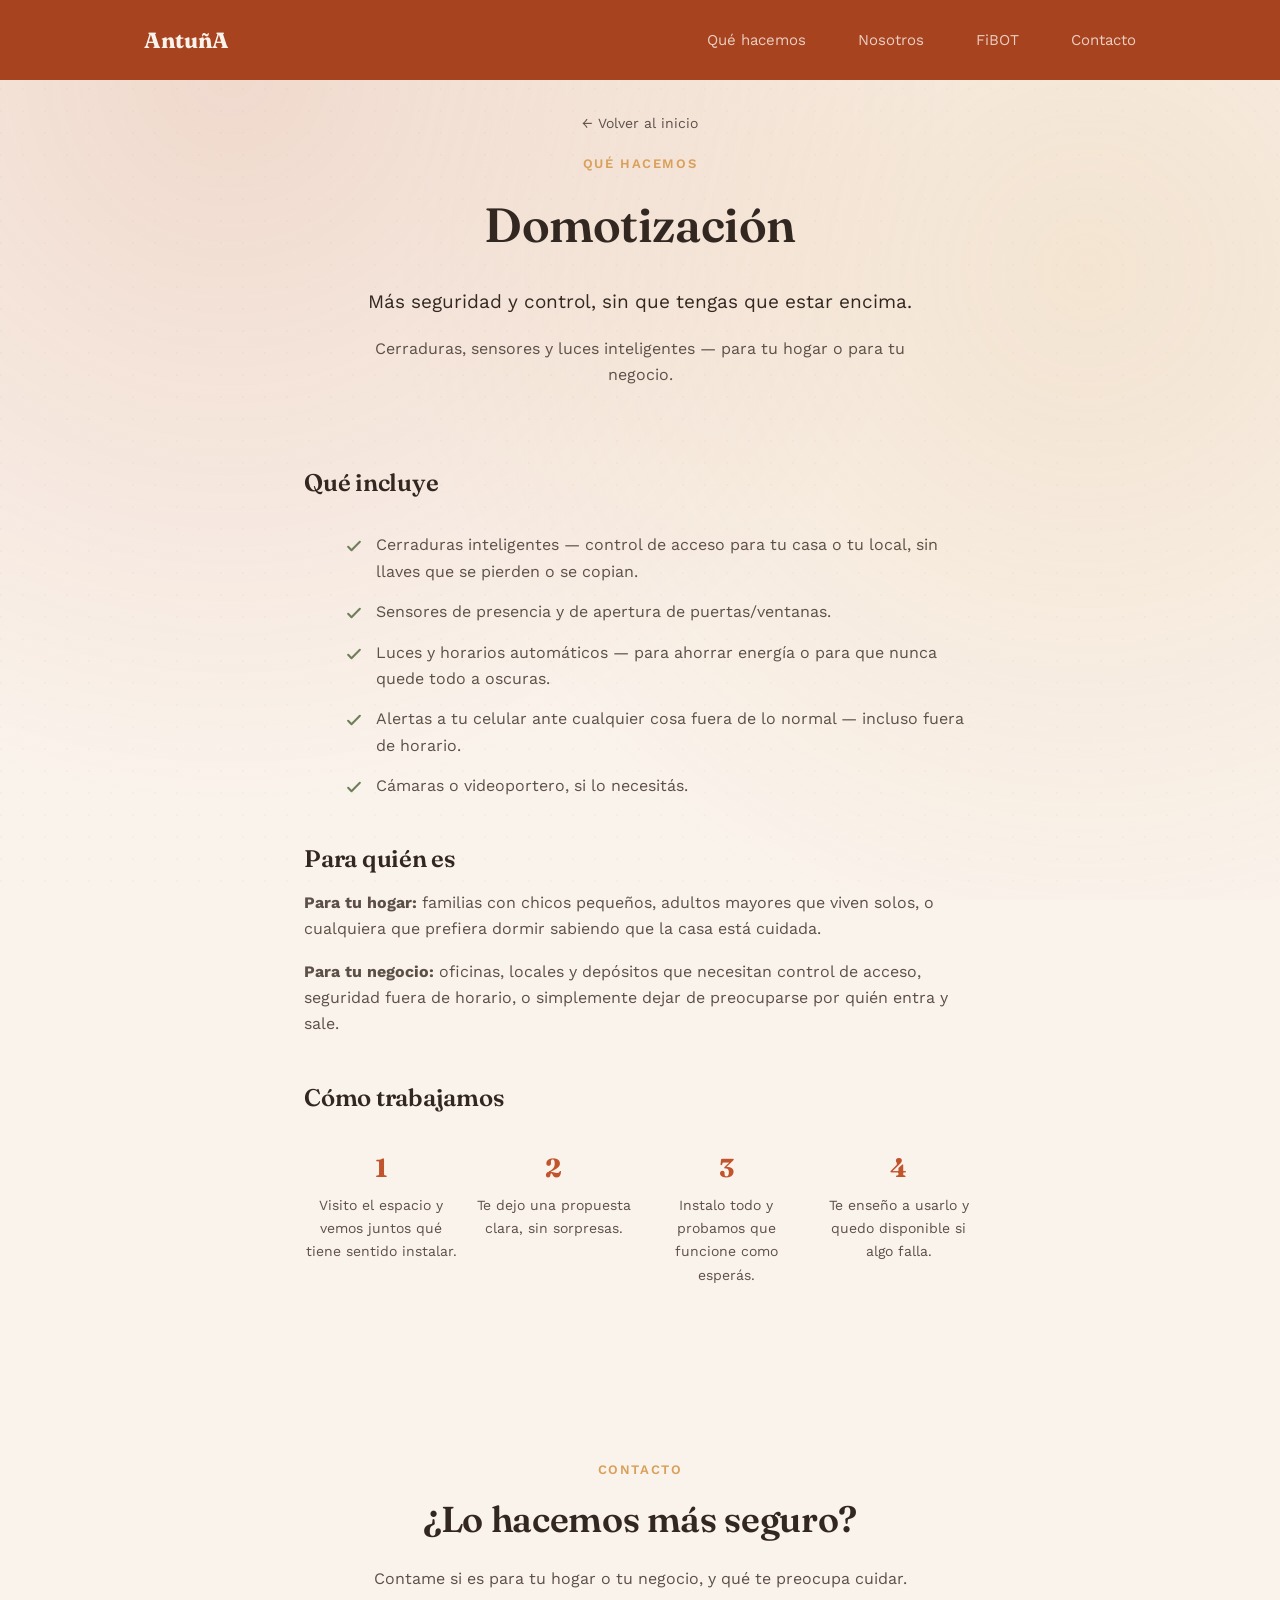
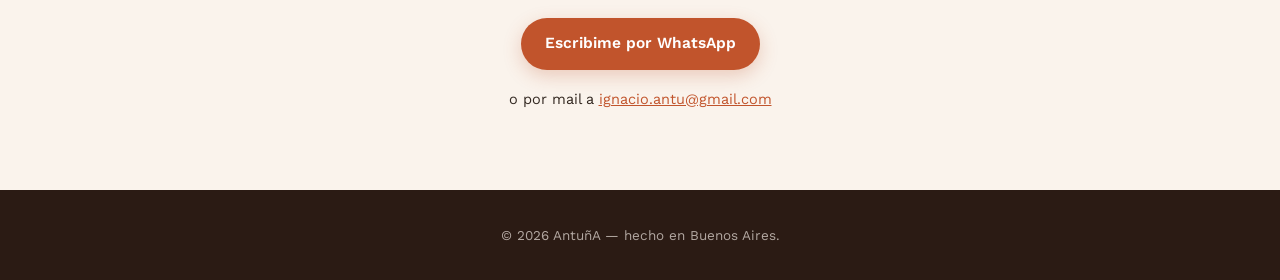
==== domotizacion/index.html @ 348b5013 "Paleta otono mas rica + hojas reales cayendo en las 4 paginas" ====
<!DOCTYPE html>
<html lang="es">
<head>
<meta charset="utf-8">
<meta name="viewport" content="width=device-width, initial-scale=1.0">
<title>Domotización — AntuñA</title>
<meta name="description" content="Cerraduras, sensores y automatización para tu hogar o tu negocio — más seguridad y control, sin que tengas que estar encima.">
<link rel="preconnect" href="https://fonts.googleapis.com">
<link rel="preconnect" href="https://fonts.gstatic.com" crossorigin>
<link href="https://fonts.googleapis.com/css2?family=Fraunces:opsz,wght@9..144,400;9..144,500;9..144,600;9..144,700&family=Work+Sans:wght@400;500;600;700&display=swap" rel="stylesheet">
<link rel="stylesheet" href="../assets/css/antuna.css">
</head>
<body>
<div class="bg-wash"></div>
<!-- hojas que caen -->
  <div class="leaf-fall" style="--x:6%; --w:46px; --dur:17s; --delay:-2s; --dx:40px; --r:-10deg;"><img src="../assets/img/leaves/leaf1.png" alt="" loading="lazy"></div>
  <div class="leaf-fall" style="--x:18%; --w:38px; --dur:21s; --delay:-9s; --dx:-30px; --r:15deg;"><img src="../assets/img/leaves/leaf4.png" alt="" loading="lazy"></div>
  <div class="leaf-fall" style="--x:30%; --w:44px; --dur:15s; --delay:-4s; --dx:50px; --r:-20deg;"><img src="../assets/img/leaves/leaf6.png" alt="" loading="lazy"></div>
  <div class="leaf-fall" style="--x:45%; --w:34px; --dur:19s; --delay:-13s; --dx:-40px; --r:25deg;"><img src="../assets/img/leaves/leaf5.png" alt="" loading="lazy"></div>
  <div class="leaf-fall" style="--x:58%; --w:42px; --dur:16s; --delay:-1s; --dx:35px; --r:18deg;"><img src="../assets/img/leaves/leaf2.png" alt="" loading="lazy"></div>
  <div class="leaf-fall" style="--x:70%; --w:36px; --dur:22s; --delay:-7s; --dx:-45px; --r:-12deg;"><img src="../assets/img/leaves/leaf3.png" alt="" loading="lazy"></div>
  <div class="leaf-fall" style="--x:83%; --w:40px; --dur:18s; --delay:-11s; --dx:30px; --r:22deg;"><img src="../assets/img/leaves/leaf4.png" alt="" loading="lazy"></div>
  <div class="leaf-fall" style="--x:93%; --w:32px; --dur:20s; --delay:-5s; --dx:-25px; --r:-18deg;"><img src="../assets/img/leaves/leaf6.png" alt="" loading="lazy"></div>


<header>
  <div class="wrap row">
    <a class="brand" href="../">AntuñA</a>
    <nav>
      <a href="../#servicios">Qué hacemos</a>
      <a href="../#nosotros">Nosotros</a>
      <a href="../fibot/">FiBOT</a>
      <a href="../#contacto">Contacto</a>
    </nav>
  </div>
</header>

<main>
  <section class="wrap service-hero">
    <a class="back-link" href="../">← Volver al inicio</a>
    <span class="eyebrow">Qué hacemos</span>
    <h1>Domotización</h1>
    <p class="tagline" style="font-size:19px;">Más seguridad y control, sin que tengas que estar encima.</p>
    <p class="muted" style="max-width:580px;margin:0 auto;">Cerraduras, sensores y luces inteligentes — para tu hogar o para tu negocio.</p>
  </section>

  <section>
    <div class="wrap" style="max-width:720px;">
      <h2 style="font-size:24px;">Qué incluye</h2>
      <ul class="includes">
        <li><svg width="20" height="20" viewBox="0 0 24 24" fill="none"><path d="M5 13l4 4L19 7" stroke="#6E7F58" stroke-width="2.5" stroke-linecap="round" stroke-linejoin="round"/></svg> Cerraduras inteligentes — control de acceso para tu casa o tu local, sin llaves que se pierden o se copian.</li>
        <li><svg width="20" height="20" viewBox="0 0 24 24" fill="none"><path d="M5 13l4 4L19 7" stroke="#6E7F58" stroke-width="2.5" stroke-linecap="round" stroke-linejoin="round"/></svg> Sensores de presencia y de apertura de puertas/ventanas.</li>
        <li><svg width="20" height="20" viewBox="0 0 24 24" fill="none"><path d="M5 13l4 4L19 7" stroke="#6E7F58" stroke-width="2.5" stroke-linecap="round" stroke-linejoin="round"/></svg> Luces y horarios automáticos — para ahorrar energía o para que nunca quede todo a oscuras.</li>
        <li><svg width="20" height="20" viewBox="0 0 24 24" fill="none"><path d="M5 13l4 4L19 7" stroke="#6E7F58" stroke-width="2.5" stroke-linecap="round" stroke-linejoin="round"/></svg> Alertas a tu celular ante cualquier cosa fuera de lo normal — incluso fuera de horario.</li>
        <li><svg width="20" height="20" viewBox="0 0 24 24" fill="none"><path d="M5 13l4 4L19 7" stroke="#6E7F58" stroke-width="2.5" stroke-linecap="round" stroke-linejoin="round"/></svg> Cámaras o videoportero, si lo necesitás.</li>
      </ul>

      <h2 style="font-size:24px; margin-top:40px;">Para quién es</h2>
      <p class="muted"><strong>Para tu hogar:</strong> familias con chicos pequeños, adultos mayores que viven solos, o cualquiera que prefiera dormir sabiendo que la casa está cuidada.</p>
      <p class="muted"><strong>Para tu negocio:</strong> oficinas, locales y depósitos que necesitan control de acceso, seguridad fuera de horario, o simplemente dejar de preocuparse por quién entra y sale.</p>

      <h2 style="font-size:24px; margin-top:40px;">Cómo trabajamos</h2>
      <div class="steps">
        <div class="step"><div class="num">1</div><p>Visito el espacio y vemos juntos qué tiene sentido instalar.</p></div>
        <div class="step"><div class="num">2</div><p>Te dejo una propuesta clara, sin sorpresas.</p></div>
        <div class="step"><div class="num">3</div><p>Instalo todo y probamos que funcione como esperás.</p></div>
        <div class="step"><div class="num">4</div><p>Te enseño a usarlo y quedo disponible si algo falla.</p></div>
      </div>
    </div>
  </section>

  <section id="contacto">
    <div class="wrap contact">
      <span class="eyebrow">Contacto</span>
      <h2>¿Lo hacemos más seguro?</h2>
      <p class="muted">Contame si es para tu hogar o tu negocio, y qué te preocupa cuidar.</p>
      <div class="ctas">
        <a class="btn" href="https://wa.me/5491128524957?text=Hola%20Ignacio%2C%20quiero%20domotizar%20un%20espacio" target="_blank" rel="noopener">Escribime por WhatsApp</a>
      </div>
      <p class="email">o por mail a <a href="mailto:ignacio.antu@gmail.com">ignacio.antu@gmail.com</a></p>
    </div>
  </section>
</main>

<footer>
  <div class="wrap">
    <p>© <span id="y"></span> AntuñA — hecho en Buenos Aires.</p>
  </div>
</footer>

<script src="../assets/js/antuna.js"></script>
</body>
</html>
---- assets/css/antuna.css ----
:root{
  --cream:#FAF3EC;
  --cream-2:#F3E7D8;
  --card:#FFFCF8;
  --ink:#332821;
  --ink-soft:#5C5048;
  --rust:#C1542C;
  --rust-dark:#A8431F;
  --honey:#D9A05B;
  --sage:#6E7F58;
  --sage-dark:#3F4E32;
  --wine:#7A3245;
  --espresso:#2B1B14;
  --line:#E8DCC8;
  --display:'Fraunces', serif;
  --body:'Work Sans', sans-serif;
}
*{box-sizing:border-box;}
html{scroll-behavior:smooth;}
body{margin:0; background:var(--cream); color:var(--ink); font-family:var(--body); line-height:1.65; -webkit-font-smoothing:antialiased;}
a{color:inherit;}
img,svg{max-width:100%;display:block;}
.wrap{max-width:1040px; margin:0 auto; padding:0 24px;}
h1,h2,h3{font-family:var(--display); font-weight:600; margin:0 0 .45em; letter-spacing:-0.01em; color:var(--ink);}
p{margin:0 0 1em;}
.muted{color:var(--ink-soft);}

/* ---------- fondo que se mueve con el scroll ---------- */
/* capa fija con dos resplandores cálidos cuya posición se actualiza por JS según el scroll (--wash-y / --wash-y2) */
.bg-wash{
  position:fixed; inset:0; z-index:0; pointer-events:none;
  background:
    radial-gradient(circle at 18% var(--wash-y, 10%), rgba(193,84,44,.16), transparent 55%),
    radial-gradient(circle at 85% var(--wash-y2, 35%), rgba(217,160,91,.18), transparent 55%);
  transition: background .15s linear;
}
/* textura sutil de puntitos, va arriba del resplandor */
body::before{
  content:""; position:fixed; inset:0; pointer-events:none; z-index:0; opacity:.5;
  background-image: radial-gradient(circle at 1px 1px, rgba(193,84,44,.07) 1px, transparent 0);
  background-size: 22px 22px;
}
.wrap, header, footer, main { position:relative; z-index:1; }
@media (prefers-reduced-motion: reduce){
  .bg-wash{ transition:none; }
}

/* ---------- hojas que caen, con variedad de formas ---------- */
.leaf-fall{
  position:fixed; top:0; left:var(--x,10%); width:var(--w,50px); pointer-events:none; z-index:-1;
  opacity:0;
  animation: leafFall var(--dur,16s) linear var(--delay,0s) infinite;
  filter: drop-shadow(0 2px 4px rgba(80,40,15,.3));
}
.leaf-fall img{ width:100%; height:auto; display:block; }
.leaf-fall svg{ width:100%; height:auto; display:block; }
@keyframes leafFall{
  0%{ transform: translateY(-15vh) translateX(0) rotate(var(--r,0deg)); opacity:0; }
  8%{ opacity:.5; }
  85%{ opacity:.5; }
  100%{ transform: translateY(115vh) translateX(var(--dx,50px)) rotate(calc(var(--r,0deg) + 220deg)); opacity:0; }
}
@media (prefers-reduced-motion: reduce){
  .leaf-fall{ animation:none; opacity:.3; transform: translateY(30vh) rotate(var(--r,0deg)); }
}
@media (prefers-reduced-motion: no-preference){
  .leaf-code{ animation: codeGlow 4s ease-in-out infinite; }
}
@keyframes codeGlow{
  0%, 100%{ opacity:.35; }
  50%{ opacity:.7; }
}

header{padding:22px 0; background:var(--rust-dark);}
header .row{display:flex; align-items:center; justify-content:space-between;}
.brand{font-family:var(--display); font-weight:700; font-size:22px; color:var(--cream); text-decoration:none;}
nav{display:flex; gap:26px; font-size:15px;}
nav a{text-decoration:none; color:rgba(250,243,236,.8); transition:color .15s; margin-left:26px;}
nav a:first-child{margin-left:0;}
nav a:hover{color:#fff;}
@media (max-width:560px){ nav{display:none;} }

.btn{
  display:inline-flex; align-items:center; gap:8px;
  background:var(--rust); color:#fff !important; text-decoration:none;
  font-weight:600; padding:13px 24px; border-radius:30px; font-size:15.5px;
  box-shadow:0 6px 18px rgba(193,84,44,.25); transition:transform .15s, box-shadow .15s;
}
.btn:hover{transform:translateY(-1px); box-shadow:0 8px 22px rgba(193,84,44,.32);}
.btn-ghost{
  display:inline-flex; align-items:center; gap:8px; text-decoration:none;
  color:var(--rust) !important; font-weight:600; padding:13px 22px; border-radius:30px;
  border:1.5px solid var(--rust); font-size:15.5px; transition:background .15s;
}
.btn-ghost:hover{background:rgba(193,84,44,.08);}

/* hero */
.hero{padding:50px 0 70px; text-align:center;}
.hero h1{font-size:clamp(40px,7vw,64px); margin-bottom:.25em;}
.hero .tagline{font-family:var(--display); font-size:clamp(20px,3vw,27px); color:var(--rust-dark); font-weight:500; max-width:680px; margin:0 auto 18px;}
.hero .sub{max-width:560px; margin:0 auto 32px; font-size:17px; color:var(--ink-soft);}
.hero .ctas{display:flex; gap:14px; justify-content:center; flex-wrap:wrap;}
.leaf-divider{display:flex; justify-content:center; margin:36px 0; opacity:.6;}

section{padding:64px 0;}
.section-title{text-align:center; max-width:600px; margin:0 auto 44px;}
.section-title h2{font-size:clamp(28px,4vw,36px);}
.eyebrow{display:block; font-size:13px; letter-spacing:.12em; text-transform:uppercase; color:var(--honey); font-weight:600; margin-bottom:10px;}

/* servicios */
.cards{display:grid; grid-template-columns:repeat(3,1fr); gap:22px;}
@media (max-width:800px){ .cards{grid-template-columns:1fr;} }
.card{
  background:var(--card); border:1px solid var(--line); border-radius:20px; padding:30px 26px;
  box-shadow:0 4px 14px rgba(51,40,33,.05); text-decoration:none; display:block; color:inherit;
  transition:transform .15s, box-shadow .15s;
}
.card:hover{ transform:translateY(-3px); box-shadow:0 10px 24px rgba(51,40,33,.10); }
.card .icon{width:52px; height:52px; margin-bottom:18px;}
.card h3{font-size:21px; margin-bottom:.4em;}
.card p{font-size:15px; color:var(--ink-soft); margin-bottom:0;}
.card .more{display:inline-block; margin-top:14px; font-size:14px; font-weight:600; color:var(--rust); text-decoration:none;}

/* quien esta del otro lado */
.about{background:var(--wine); border-radius:28px; color:var(--cream);}
.about-inner{max-width:680px; margin:0 auto; text-align:center;}
.about h2{color:var(--cream);}
.about p{font-size:17.5px; color:rgba(250,243,236,.85);}
.about .signoff{font-family:var(--display); font-size:19px; color:var(--cream); margin-top:10px;}

/* fibot mascota (usado en home y en /fibot/) */
.fibot{display:flex; align-items:center; gap:44px;}
@media (max-width:760px){ .fibot{flex-direction:column; text-align:center;} }
.fibot-art{flex:none; width:200px; height:200px;}
.fibot-copy{flex:1;}
.fibot-copy h2{font-size:clamp(26px,4vw,34px);}
.fibot-list{list-style:none; padding:0; margin:18px 0 26px; display:grid; gap:10px;}
.fibot-list li{display:flex; gap:10px; align-items:flex-start; font-size:15.5px; color:var(--ink-soft);}
.fibot-list svg{flex:none; margin-top:3px;}

/* paginas de servicio individuales */
.back-link{display:inline-flex; align-items:center; gap:6px; font-size:14px; color:var(--ink-soft); text-decoration:none; margin-bottom:18px;}
.back-link:hover{color:var(--rust);}
.service-hero{padding:30px 0 10px; text-align:center;}
.service-hero h1{font-size:clamp(32px,6vw,48px);}
.includes{display:grid; gap:14px; margin:30px 0;}
.includes li{display:flex; gap:12px; align-items:flex-start; font-size:16px; color:var(--ink-soft); list-style:none;}
.includes svg{flex:none; margin-top:4px;}
.steps{display:grid; grid-template-columns:repeat(4,1fr); gap:18px; margin:30px 0;}
@media (max-width:760px){ .steps{grid-template-columns:1fr 1fr;} }
.steps .step{text-align:center;}
.steps .num{font-family:var(--display); font-size:26px; color:var(--rust); font-weight:700;}
.steps .step p{font-size:14px; color:var(--ink-soft); margin-top:4px;}

/* contacto */
.contact{text-align:center;}
.contact h2{font-size:clamp(28px,4vw,36px);}
.contact .ctas{display:flex; gap:14px; justify-content:center; flex-wrap:wrap; margin-top:26px;}
.contact .email{margin-top:18px; font-size:14.5px;}
.contact .email a{color:var(--rust); text-decoration:underline;}

footer{padding:34px 0; text-align:center; background:var(--espresso);}
footer p{font-size:13.5px; color:rgba(250,243,236,.65); margin:0;}
footer a{color:rgba(250,243,236,.85); text-decoration:none;}
footer a:hover{color:var(--honey);}
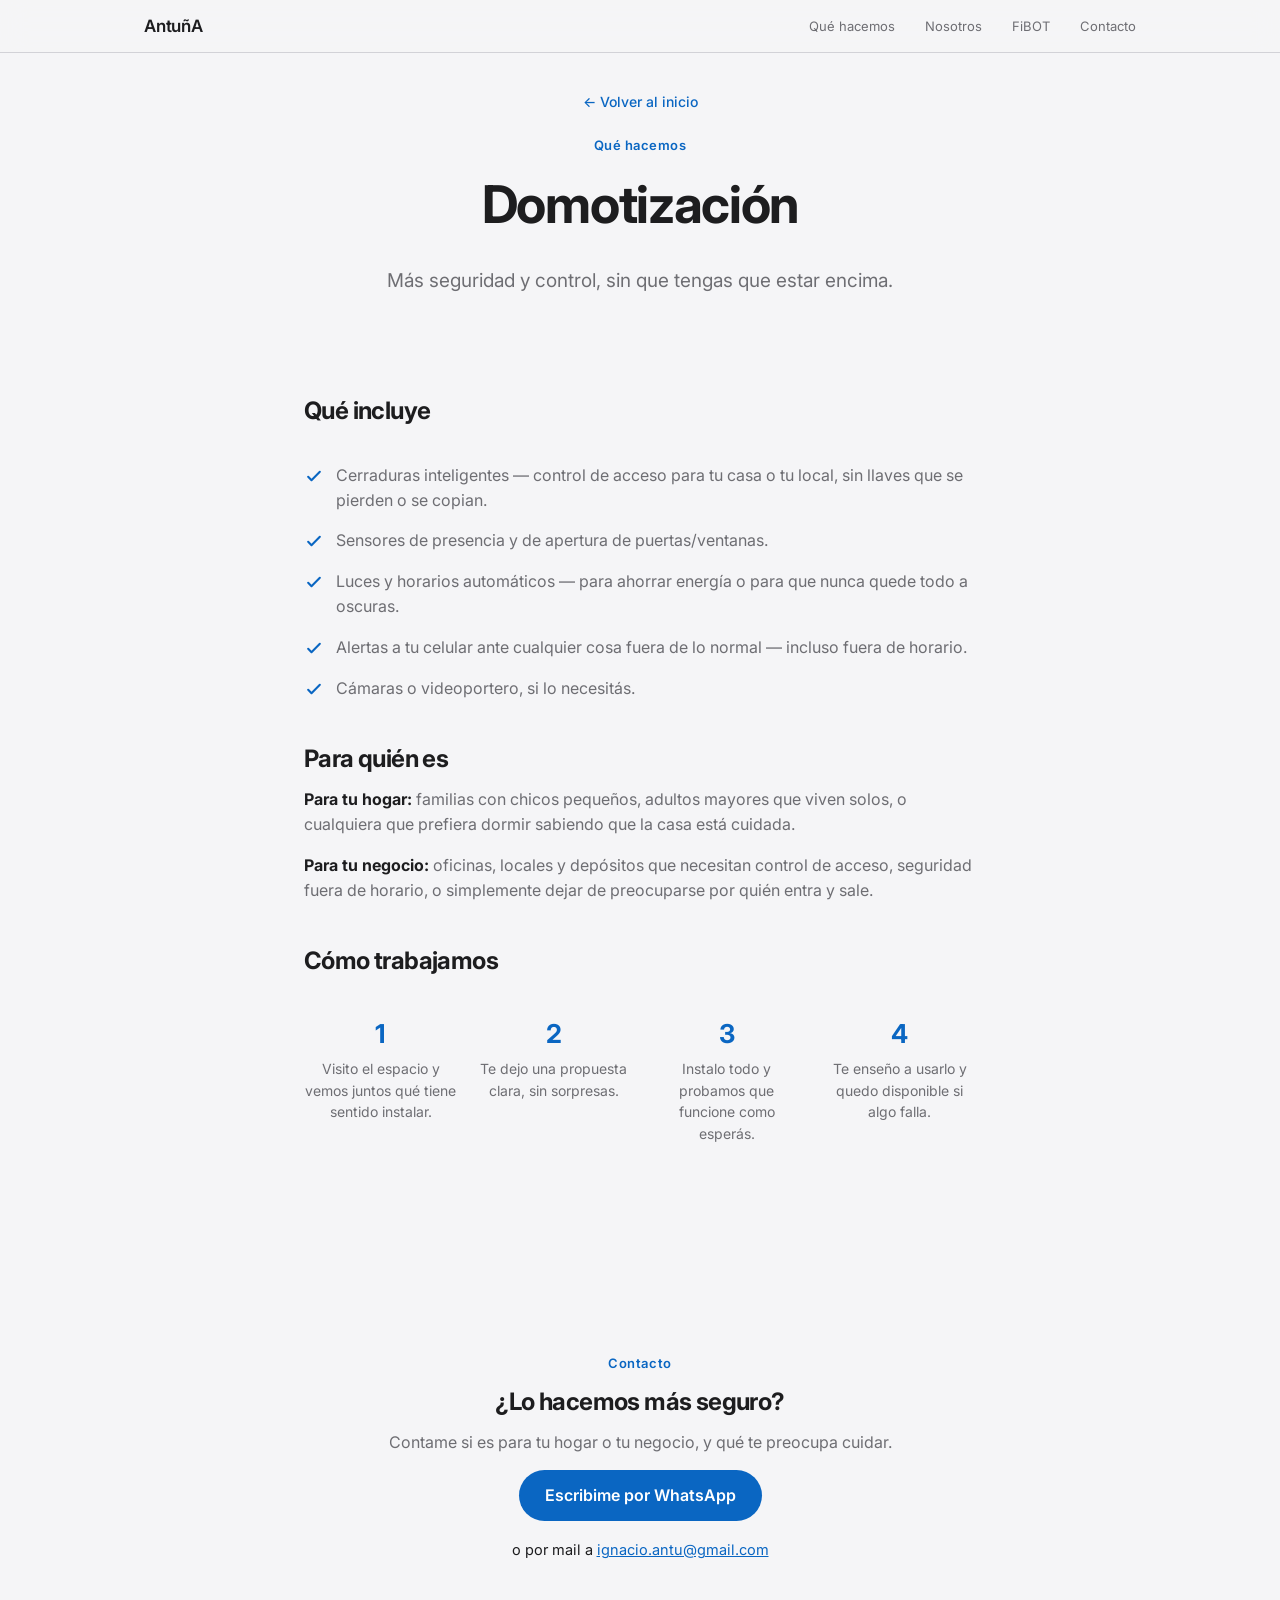
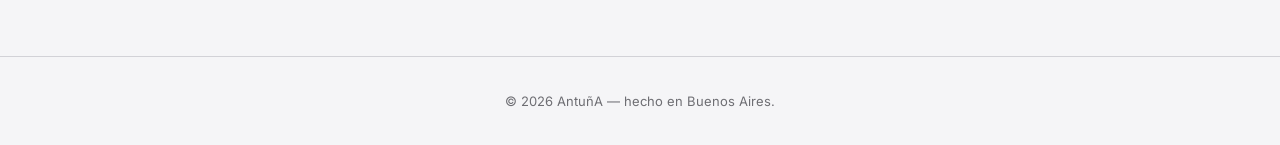
==== commit 4599b8af: "Rebranding completo: estilo Apple, sin hojas ni textura, un solo CTA de WhatsApp por flujo" ====
--- a/domotizacion/index.html
+++ b/domotizacion/index.html
@@ -7,21 +7,10 @@
 <meta name="description" content="Cerraduras, sensores y automatización para tu hogar o tu negocio — más seguridad y control, sin que tengas que estar encima.">
 <link rel="preconnect" href="https://fonts.googleapis.com">
 <link rel="preconnect" href="https://fonts.gstatic.com" crossorigin>
-<link href="https://fonts.googleapis.com/css2?family=Fraunces:opsz,wght@9..144,400;9..144,500;9..144,600;9..144,700&family=Work+Sans:wght@400;500;600;700&display=swap" rel="stylesheet">
-<link rel="stylesheet" href="../assets/css/antuna.css">
+<link href="https://fonts.googleapis.com/css2?family=Inter:wght@400;500;600;700;800&display=swap" rel="stylesheet">
+<link rel="stylesheet" href="../assets/css/antuna.css?v=1">
 </head>
 <body>
-<div class="bg-wash"></div>
-<!-- hojas que caen -->
-  <div class="leaf-fall" style="--x:6%; --w:46px; --dur:17s; --delay:-2s; --dx:40px; --r:-10deg;"><img src="../assets/img/leaves/leaf1.png" alt="" loading="lazy"></div>
-  <div class="leaf-fall" style="--x:18%; --w:38px; --dur:21s; --delay:-9s; --dx:-30px; --r:15deg;"><img src="../assets/img/leaves/leaf4.png" alt="" loading="lazy"></div>
-  <div class="leaf-fall" style="--x:30%; --w:44px; --dur:15s; --delay:-4s; --dx:50px; --r:-20deg;"><img src="../assets/img/leaves/leaf6.png" alt="" loading="lazy"></div>
-  <div class="leaf-fall" style="--x:45%; --w:34px; --dur:19s; --delay:-13s; --dx:-40px; --r:25deg;"><img src="../assets/img/leaves/leaf5.png" alt="" loading="lazy"></div>
-  <div class="leaf-fall" style="--x:58%; --w:42px; --dur:16s; --delay:-1s; --dx:35px; --r:18deg;"><img src="../assets/img/leaves/leaf2.png" alt="" loading="lazy"></div>
-  <div class="leaf-fall" style="--x:70%; --w:36px; --dur:22s; --delay:-7s; --dx:-45px; --r:-12deg;"><img src="../assets/img/leaves/leaf3.png" alt="" loading="lazy"></div>
-  <div class="leaf-fall" style="--x:83%; --w:40px; --dur:18s; --delay:-11s; --dx:30px; --r:22deg;"><img src="../assets/img/leaves/leaf4.png" alt="" loading="lazy"></div>
-  <div class="leaf-fall" style="--x:93%; --w:32px; --dur:20s; --delay:-5s; --dx:-25px; --r:-18deg;"><img src="../assets/img/leaves/leaf6.png" alt="" loading="lazy"></div>
-
 
 <header>
   <div class="wrap row">
@@ -40,24 +29,23 @@
     <a class="back-link" href="../">← Volver al inicio</a>
     <span class="eyebrow">Qué hacemos</span>
     <h1>Domotización</h1>
-    <p class="tagline" style="font-size:19px;">Más seguridad y control, sin que tengas que estar encima.</p>
-    <p class="muted" style="max-width:580px;margin:0 auto;">Cerraduras, sensores y luces inteligentes — para tu hogar o para tu negocio.</p>
+    <p class="muted" style="font-size:19px; max-width:580px;margin:0 auto;">Más seguridad y control, sin que tengas que estar encima.</p>
   </section>
 
   <section>
     <div class="wrap" style="max-width:720px;">
       <h2 style="font-size:24px;">Qué incluye</h2>
       <ul class="includes">
-        <li><svg width="20" height="20" viewBox="0 0 24 24" fill="none"><path d="M5 13l4 4L19 7" stroke="#6E7F58" stroke-width="2.5" stroke-linecap="round" stroke-linejoin="round"/></svg> Cerraduras inteligentes — control de acceso para tu casa o tu local, sin llaves que se pierden o se copian.</li>
-        <li><svg width="20" height="20" viewBox="0 0 24 24" fill="none"><path d="M5 13l4 4L19 7" stroke="#6E7F58" stroke-width="2.5" stroke-linecap="round" stroke-linejoin="round"/></svg> Sensores de presencia y de apertura de puertas/ventanas.</li>
-        <li><svg width="20" height="20" viewBox="0 0 24 24" fill="none"><path d="M5 13l4 4L19 7" stroke="#6E7F58" stroke-width="2.5" stroke-linecap="round" stroke-linejoin="round"/></svg> Luces y horarios automáticos — para ahorrar energía o para que nunca quede todo a oscuras.</li>
-        <li><svg width="20" height="20" viewBox="0 0 24 24" fill="none"><path d="M5 13l4 4L19 7" stroke="#6E7F58" stroke-width="2.5" stroke-linecap="round" stroke-linejoin="round"/></svg> Alertas a tu celular ante cualquier cosa fuera de lo normal — incluso fuera de horario.</li>
-        <li><svg width="20" height="20" viewBox="0 0 24 24" fill="none"><path d="M5 13l4 4L19 7" stroke="#6E7F58" stroke-width="2.5" stroke-linecap="round" stroke-linejoin="round"/></svg> Cámaras o videoportero, si lo necesitás.</li>
+        <li><svg width="20" height="20" viewBox="0 0 24 24" fill="none"><path d="M5 13l4 4L19 7" stroke="#0A66C2" stroke-width="2.5" stroke-linecap="round" stroke-linejoin="round"/></svg> Cerraduras inteligentes — control de acceso para tu casa o tu local, sin llaves que se pierden o se copian.</li>
+        <li><svg width="20" height="20" viewBox="0 0 24 24" fill="none"><path d="M5 13l4 4L19 7" stroke="#0A66C2" stroke-width="2.5" stroke-linecap="round" stroke-linejoin="round"/></svg> Sensores de presencia y de apertura de puertas/ventanas.</li>
+        <li><svg width="20" height="20" viewBox="0 0 24 24" fill="none"><path d="M5 13l4 4L19 7" stroke="#0A66C2" stroke-width="2.5" stroke-linecap="round" stroke-linejoin="round"/></svg> Luces y horarios automáticos — para ahorrar energía o para que nunca quede todo a oscuras.</li>
+        <li><svg width="20" height="20" viewBox="0 0 24 24" fill="none"><path d="M5 13l4 4L19 7" stroke="#0A66C2" stroke-width="2.5" stroke-linecap="round" stroke-linejoin="round"/></svg> Alertas a tu celular ante cualquier cosa fuera de lo normal — incluso fuera de horario.</li>
+        <li><svg width="20" height="20" viewBox="0 0 24 24" fill="none"><path d="M5 13l4 4L19 7" stroke="#0A66C2" stroke-width="2.5" stroke-linecap="round" stroke-linejoin="round"/></svg> Cámaras o videoportero, si lo necesitás.</li>
       </ul>
 
       <h2 style="font-size:24px; margin-top:40px;">Para quién es</h2>
-      <p class="muted"><strong>Para tu hogar:</strong> familias con chicos pequeños, adultos mayores que viven solos, o cualquiera que prefiera dormir sabiendo que la casa está cuidada.</p>
-      <p class="muted"><strong>Para tu negocio:</strong> oficinas, locales y depósitos que necesitan control de acceso, seguridad fuera de horario, o simplemente dejar de preocuparse por quién entra y sale.</p>
+      <p class="muted"><strong style="color:var(--ink);">Para tu hogar:</strong> familias con chicos pequeños, adultos mayores que viven solos, o cualquiera que prefiera dormir sabiendo que la casa está cuidada.</p>
+      <p class="muted"><strong style="color:var(--ink);">Para tu negocio:</strong> oficinas, locales y depósitos que necesitan control de acceso, seguridad fuera de horario, o simplemente dejar de preocuparse por quién entra y sale.</p>
 
       <h2 style="font-size:24px; margin-top:40px;">Cómo trabajamos</h2>
       <div class="steps">
--- a/assets/css/antuna.css
+++ b/assets/css/antuna.css
@@ -1,165 +1,108 @@
 :root{
-  --cream:#FAF3EC;
-  --cream-2:#F3E7D8;
-  --card:#FFFCF8;
-  --ink:#332821;
-  --ink-soft:#5C5048;
-  --rust:#C1542C;
-  --rust-dark:#A8431F;
-  --honey:#D9A05B;
-  --sage:#6E7F58;
-  --sage-dark:#3F4E32;
-  --wine:#7A3245;
-  --espresso:#2B1B14;
-  --line:#E8DCC8;
-  --display:'Fraunces', serif;
-  --body:'Work Sans', sans-serif;
+  --bg:#F5F5F7;
+  --bg2:#FFFFFF;
+  --ink:#1D1D1F;
+  --ink-soft:#6E6E73;
+  --line:#D2D2D7;
+  --blue:#0A66C2;
+  --blue-dark:#084d94;
+  --dark:#1D1D1F;
+  --dark-soft:#A1A1A6;
+  --font:'Inter', -apple-system, sans-serif;
 }
 *{box-sizing:border-box;}
 html{scroll-behavior:smooth;}
-body{margin:0; background:var(--cream); color:var(--ink); font-family:var(--body); line-height:1.65; -webkit-font-smoothing:antialiased;}
+body{margin:0; background:var(--bg); color:var(--ink); font-family:var(--font); line-height:1.55; -webkit-font-smoothing:antialiased;}
 a{color:inherit;}
-img,svg{max-width:100%;display:block;}
+img,svg{max-width:100%; display:block;}
 .wrap{max-width:1040px; margin:0 auto; padding:0 24px;}
-h1,h2,h3{font-family:var(--display); font-weight:600; margin:0 0 .45em; letter-spacing:-0.01em; color:var(--ink);}
+h1,h2,h3{font-family:var(--font); font-weight:700; letter-spacing:-0.025em; margin:0 0 .4em; color:var(--ink);}
 p{margin:0 0 1em;}
 .muted{color:var(--ink-soft);}
 
-/* ---------- fondo que se mueve con el scroll ---------- */
-/* capa fija con dos resplandores cálidos cuya posición se actualiza por JS según el scroll (--wash-y / --wash-y2) */
-.bg-wash{
-  position:fixed; inset:0; z-index:0; pointer-events:none;
-  background:
-    radial-gradient(circle at 18% var(--wash-y, 10%), rgba(193,84,44,.16), transparent 55%),
-    radial-gradient(circle at 85% var(--wash-y2, 35%), rgba(217,160,91,.18), transparent 55%);
-  transition: background .15s linear;
-}
-/* textura sutil de puntitos, va arriba del resplandor */
-body::before{
-  content:""; position:fixed; inset:0; pointer-events:none; z-index:0; opacity:.5;
-  background-image: radial-gradient(circle at 1px 1px, rgba(193,84,44,.07) 1px, transparent 0);
-  background-size: 22px 22px;
-}
-.wrap, header, footer, main { position:relative; z-index:1; }
-@media (prefers-reduced-motion: reduce){
-  .bg-wash{ transition:none; }
-}
-
-/* ---------- hojas que caen, con variedad de formas ---------- */
-.leaf-fall{
-  position:fixed; top:0; left:var(--x,10%); width:var(--w,50px); pointer-events:none; z-index:-1;
-  opacity:0;
-  animation: leafFall var(--dur,16s) linear var(--delay,0s) infinite;
-  filter: drop-shadow(0 2px 4px rgba(80,40,15,.3));
-}
-.leaf-fall img{ width:100%; height:auto; display:block; }
-.leaf-fall svg{ width:100%; height:auto; display:block; }
-@keyframes leafFall{
-  0%{ transform: translateY(-15vh) translateX(0) rotate(var(--r,0deg)); opacity:0; }
-  8%{ opacity:.5; }
-  85%{ opacity:.5; }
-  100%{ transform: translateY(115vh) translateX(var(--dx,50px)) rotate(calc(var(--r,0deg) + 220deg)); opacity:0; }
-}
-@media (prefers-reduced-motion: reduce){
-  .leaf-fall{ animation:none; opacity:.3; transform: translateY(30vh) rotate(var(--r,0deg)); }
-}
-@media (prefers-reduced-motion: no-preference){
-  .leaf-code{ animation: codeGlow 4s ease-in-out infinite; }
-}
-@keyframes codeGlow{
-  0%, 100%{ opacity:.35; }
-  50%{ opacity:.7; }
-}
-
-header{padding:22px 0; background:var(--rust-dark);}
-header .row{display:flex; align-items:center; justify-content:space-between;}
-.brand{font-family:var(--display); font-weight:700; font-size:22px; color:var(--cream); text-decoration:none;}
-nav{display:flex; gap:26px; font-size:15px;}
-nav a{text-decoration:none; color:rgba(250,243,236,.8); transition:color .15s; margin-left:26px;}
-nav a:first-child{margin-left:0;}
-nav a:hover{color:#fff;}
+/* ---------- header ---------- */
+header{position:sticky; top:0; z-index:20; background:rgba(245,245,247,.78); backdrop-filter:blur(14px); -webkit-backdrop-filter:blur(14px); border-bottom:1px solid var(--line);}
+header .row{display:flex; align-items:center; justify-content:space-between; height:52px;}
+.brand{font-weight:600; font-size:17px; color:var(--ink); text-decoration:none; letter-spacing:-.01em;}
+nav{display:flex; gap:30px; font-size:13px;}
+nav a{text-decoration:none; color:var(--ink-soft); transition:color .15s;}
+nav a:hover{color:var(--ink);}
 @media (max-width:560px){ nav{display:none;} }
 
+/* ---------- buttons ---------- */
 .btn{
-  display:inline-flex; align-items:center; gap:8px;
-  background:var(--rust); color:#fff !important; text-decoration:none;
-  font-weight:600; padding:13px 24px; border-radius:30px; font-size:15.5px;
-  box-shadow:0 6px 18px rgba(193,84,44,.25); transition:transform .15s, box-shadow .15s;
+  display:inline-flex; align-items:center; gap:6px; background:var(--blue); color:#fff !important;
+  text-decoration:none; font-weight:600; font-size:16px; padding:13px 26px; border-radius:980px;
+  transition:background .15s;
 }
-.btn:hover{transform:translateY(-1px); box-shadow:0 8px 22px rgba(193,84,44,.32);}
-.btn-ghost{
-  display:inline-flex; align-items:center; gap:8px; text-decoration:none;
-  color:var(--rust) !important; font-weight:600; padding:13px 22px; border-radius:30px;
-  border:1.5px solid var(--rust); font-size:15.5px; transition:background .15s;
+.btn:hover{background:var(--blue-dark);}
+.btn-text{
+  display:inline-flex; align-items:center; gap:4px; color:var(--blue) !important; text-decoration:none;
+  font-weight:500; font-size:17px;
 }
-.btn-ghost:hover{background:rgba(193,84,44,.08);}
+.btn-text:hover{text-decoration:underline;}
 
-/* hero */
-.hero{padding:50px 0 70px; text-align:center;}
-.hero h1{font-size:clamp(40px,7vw,64px); margin-bottom:.25em;}
-.hero .tagline{font-family:var(--display); font-size:clamp(20px,3vw,27px); color:var(--rust-dark); font-weight:500; max-width:680px; margin:0 auto 18px;}
-.hero .sub{max-width:560px; margin:0 auto 32px; font-size:17px; color:var(--ink-soft);}
-.hero .ctas{display:flex; gap:14px; justify-content:center; flex-wrap:wrap;}
-.leaf-divider{display:flex; justify-content:center; margin:36px 0; opacity:.6;}
+/* ---------- hero ---------- */
+.hero{padding:110px 0 80px; text-align:center;}
+.hero h1{font-size:clamp(40px,7vw,68px); line-height:1.05; margin-bottom:.3em;}
+.hero .sub{font-size:clamp(18px,2.2vw,22px); color:var(--ink-soft); font-weight:400; max-width:600px; margin:0 auto 36px; line-height:1.4;}
 
-section{padding:64px 0;}
-.section-title{text-align:center; max-width:600px; margin:0 auto 44px;}
-.section-title h2{font-size:clamp(28px,4vw,36px);}
-.eyebrow{display:block; font-size:13px; letter-spacing:.12em; text-transform:uppercase; color:var(--honey); font-weight:600; margin-bottom:10px;}
+/* ---------- generic section ---------- */
+section{padding:80px 0;}
+.section-title{text-align:center; max-width:600px; margin:0 auto 50px;}
+.section-title h2{font-size:clamp(30px,4.5vw,44px);}
+.eyebrow{display:block; font-size:13px; letter-spacing:.04em; font-weight:600; color:var(--blue); margin-bottom:10px;}
 
-/* servicios */
-.cards{display:grid; grid-template-columns:repeat(3,1fr); gap:22px;}
-@media (max-width:800px){ .cards{grid-template-columns:1fr;} }
-.card{
-  background:var(--card); border:1px solid var(--line); border-radius:20px; padding:30px 26px;
-  box-shadow:0 4px 14px rgba(51,40,33,.05); text-decoration:none; display:block; color:inherit;
-  transition:transform .15s, box-shadow .15s;
-}
-.card:hover{ transform:translateY(-3px); box-shadow:0 10px 24px rgba(51,40,33,.10); }
-.card .icon{width:52px; height:52px; margin-bottom:18px;}
-.card h3{font-size:21px; margin-bottom:.4em;}
-.card p{font-size:15px; color:var(--ink-soft); margin-bottom:0;}
-.card .more{display:inline-block; margin-top:14px; font-size:14px; font-weight:600; color:var(--rust); text-decoration:none;}
+/* ---------- servicios: grid limpio sin tarjetas pesadas ---------- */
+.cards{display:grid; grid-template-columns:repeat(3,1fr); gap:48px;}
+@media (max-width:800px){ .cards{grid-template-columns:1fr; gap:44px;} }
+.card{ text-decoration:none; color:inherit; display:block; }
+.card .icon{width:40px; height:40px; margin-bottom:18px;}
+.card h3{font-size:21px; margin-bottom:.35em; letter-spacing:-0.01em;}
+.card p{font-size:15px; color:var(--ink-soft); margin-bottom:0; line-height:1.5;}
+.card .more{display:inline-flex; align-items:center; gap:3px; margin-top:14px; font-size:14px; font-weight:600; color:var(--blue);}
 
-/* quien esta del otro lado */
-.about{background:var(--wine); border-radius:28px; color:var(--cream);}
+/* ---------- nosotros: seccion oscura de contraste ---------- */
+.about{background:var(--dark); color:#fff;}
+.about .eyebrow{color:var(--dark-soft);}
 .about-inner{max-width:680px; margin:0 auto; text-align:center;}
-.about h2{color:var(--cream);}
-.about p{font-size:17.5px; color:rgba(250,243,236,.85);}
-.about .signoff{font-family:var(--display); font-size:19px; color:var(--cream); margin-top:10px;}
+.about h2{color:#fff;}
+.about p{font-size:18px; color:#D6D6D8; line-height:1.55;}
+.about .signoff{font-weight:600; color:#fff; margin-top:6px;}
 
-/* fibot mascota (usado en home y en /fibot/) */
-.fibot{display:flex; align-items:center; gap:44px;}
+/* ---------- paginas de servicio ---------- */
+.back-link{display:inline-flex; align-items:center; gap:6px; font-size:14px; color:var(--blue); text-decoration:none; margin-bottom:22px; font-weight:500;}
+.back-link:hover{text-decoration:underline;}
+.service-hero{padding:36px 0 16px; text-align:center;}
+.service-hero h1{font-size:clamp(34px,6vw,52px);}
+.includes{display:grid; gap:16px; margin:34px 0; list-style:none; padding:0;}
+.includes li{display:flex; gap:12px; align-items:flex-start; font-size:16px; color:var(--ink-soft);}
+.includes svg{flex:none; margin-top:3px;}
+.steps{display:grid; grid-template-columns:repeat(4,1fr); gap:20px; margin:34px 0;}
+@media (max-width:760px){ .steps{grid-template-columns:1fr 1fr;} }
+.steps .step{text-align:center;}
+.steps .num{font-size:26px; color:var(--blue); font-weight:700;}
+.steps .step p{font-size:14px; color:var(--ink-soft); margin-top:4px;}
+
+/* ---------- fibot ---------- */
+.fibot{display:flex; align-items:center; gap:48px;}
 @media (max-width:760px){ .fibot{flex-direction:column; text-align:center;} }
-.fibot-art{flex:none; width:200px; height:200px;}
+.fibot-art{flex:none; width:180px; height:180px;}
 .fibot-copy{flex:1;}
-.fibot-copy h2{font-size:clamp(26px,4vw,34px);}
-.fibot-list{list-style:none; padding:0; margin:18px 0 26px; display:grid; gap:10px;}
+.fibot-copy h1{font-size:clamp(28px,4.5vw,38px);}
+.fibot-list{list-style:none; padding:0; margin:18px 0 28px; display:grid; gap:10px;}
 .fibot-list li{display:flex; gap:10px; align-items:flex-start; font-size:15.5px; color:var(--ink-soft);}
 .fibot-list svg{flex:none; margin-top:3px;}
 
-/* paginas de servicio individuales */
-.back-link{display:inline-flex; align-items:center; gap:6px; font-size:14px; color:var(--ink-soft); text-decoration:none; margin-bottom:18px;}
-.back-link:hover{color:var(--rust);}
-.service-hero{padding:30px 0 10px; text-align:center;}
-.service-hero h1{font-size:clamp(32px,6vw,48px);}
-.includes{display:grid; gap:14px; margin:30px 0;}
-.includes li{display:flex; gap:12px; align-items:flex-start; font-size:16px; color:var(--ink-soft); list-style:none;}
-.includes svg{flex:none; margin-top:4px;}
-.steps{display:grid; grid-template-columns:repeat(4,1fr); gap:18px; margin:30px 0;}
-@media (max-width:760px){ .steps{grid-template-columns:1fr 1fr;} }
-.steps .step{text-align:center;}
-.steps .num{font-family:var(--display); font-size:26px; color:var(--rust); font-weight:700;}
-.steps .step p{font-size:14px; color:var(--ink-soft); margin-top:4px;}
+/* ---------- contacto ---------- */
+.contact{text-align:center;}
+.contact .ctas{display:flex; gap:14px; justify-content:center; flex-wrap:wrap; margin-top:8px;}
+.contact .email{margin-top:18px; font-size:14.5px;}
+.contact .email a{color:var(--blue); text-decoration:underline;}
+.map-frame{border:1px solid var(--line); border-radius:14px; overflow:hidden; margin-top:20px;}
+.map-frame iframe{width:100%; height:200px; border:0; display:block;}
 
-/* contacto */
-.contact{text-align:center;}
-.contact h2{font-size:clamp(28px,4vw,36px);}
-.contact .ctas{display:flex; gap:14px; justify-content:center; flex-wrap:wrap; margin-top:26px;}
-.contact .email{margin-top:18px; font-size:14.5px;}
-.contact .email a{color:var(--rust); text-decoration:underline;}
-
-footer{padding:34px 0; text-align:center; background:var(--espresso);}
-footer p{font-size:13.5px; color:rgba(250,243,236,.65); margin:0;}
-footer a{color:rgba(250,243,236,.85); text-decoration:none;}
-footer a:hover{color:var(--honey);}
+footer{padding:34px 0; text-align:center; border-top:1px solid var(--line);}
+footer p{font-size:13px; color:var(--ink-soft); margin:0;}
+footer a{color:var(--ink-soft); text-decoration:none;}
+footer a:hover{color:var(--blue);}
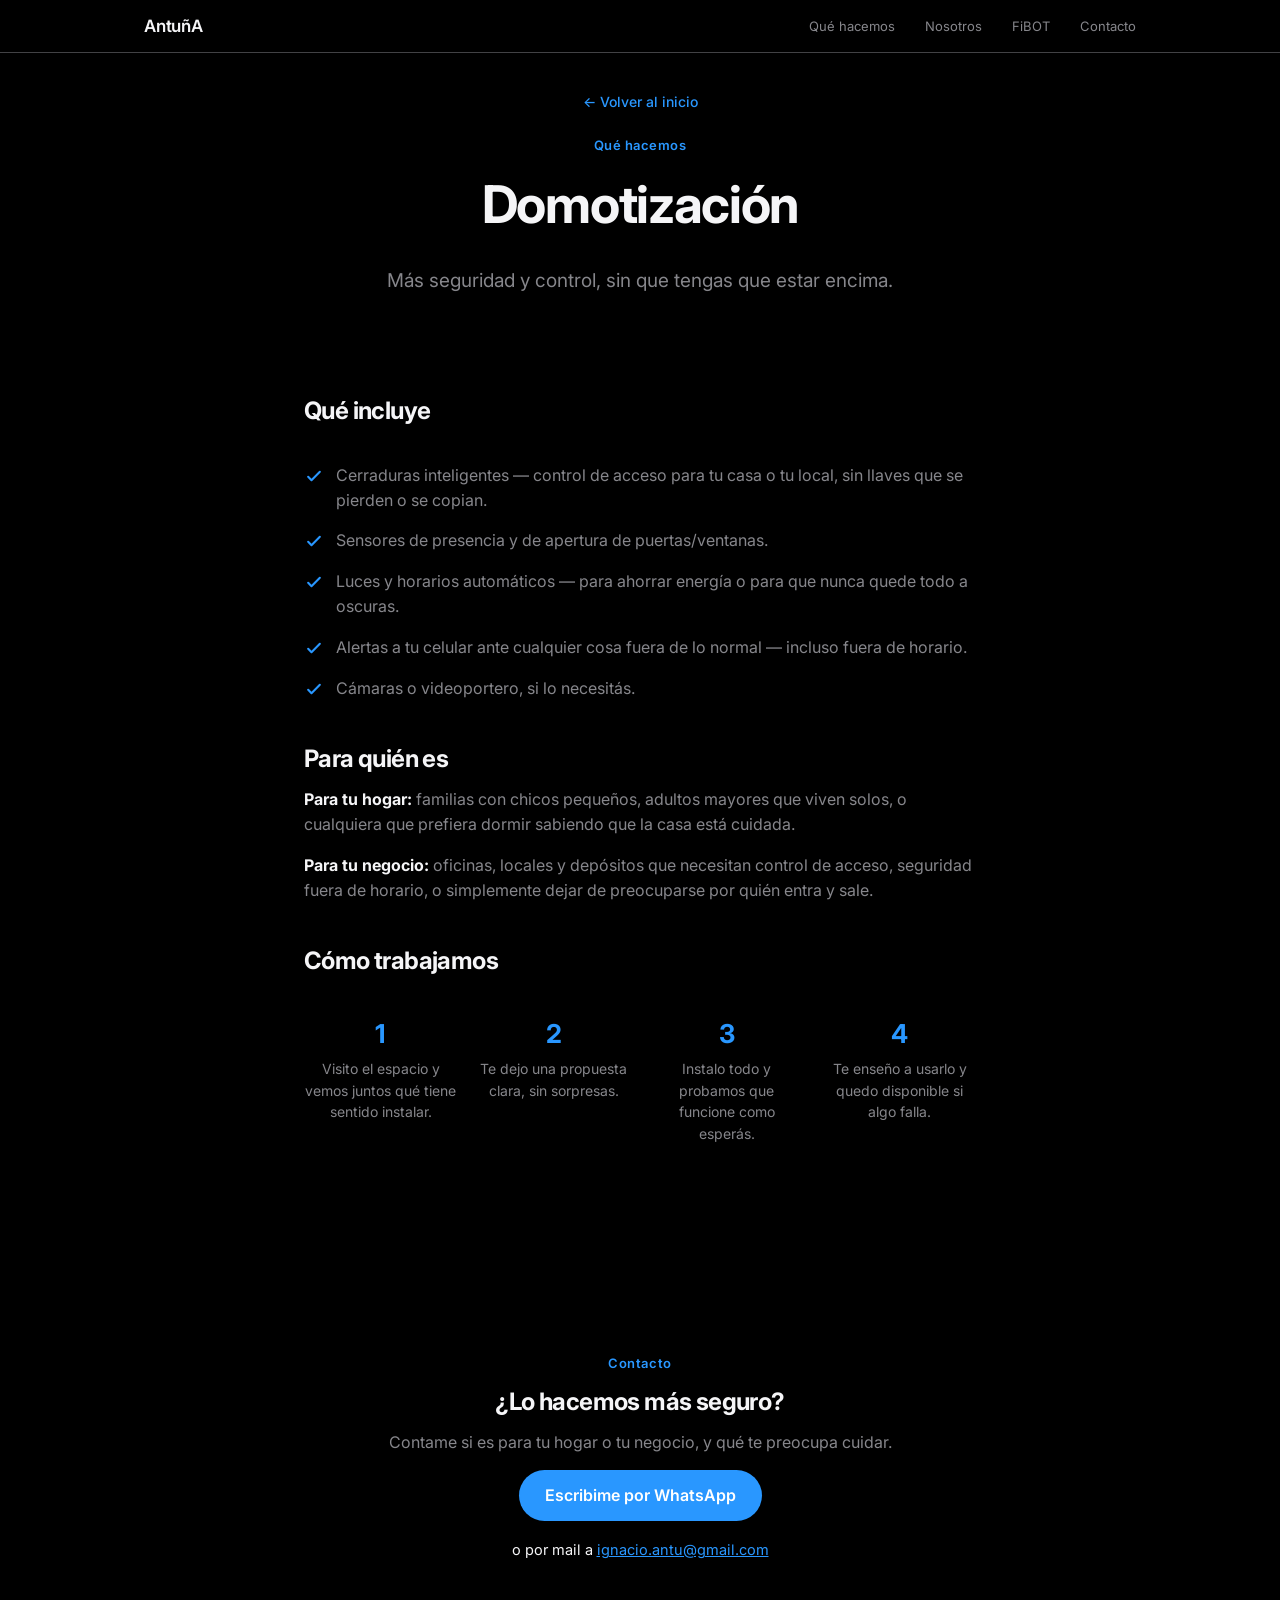
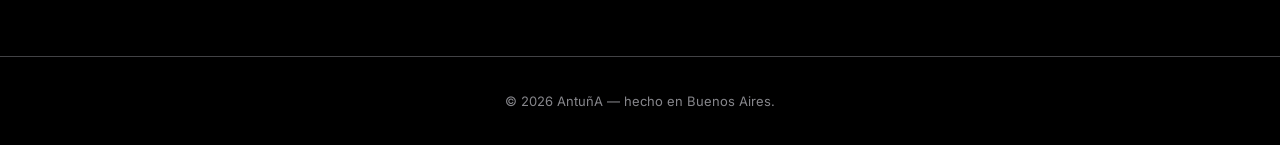
==== commit 1bc34a59: "Modo oscuro estilo Apple.com + un solo CTA en FiBOT" ====
--- a/domotizacion/index.html
+++ b/domotizacion/index.html
@@ -8,7 +8,7 @@
 <link rel="preconnect" href="https://fonts.googleapis.com">
 <link rel="preconnect" href="https://fonts.gstatic.com" crossorigin>
 <link href="https://fonts.googleapis.com/css2?family=Inter:wght@400;500;600;700;800&display=swap" rel="stylesheet">
-<link rel="stylesheet" href="../assets/css/antuna.css?v=1">
+<link rel="stylesheet" href="../assets/css/antuna.css?v=2">
 </head>
 <body>
 
@@ -36,11 +36,11 @@
     <div class="wrap" style="max-width:720px;">
       <h2 style="font-size:24px;">Qué incluye</h2>
       <ul class="includes">
-        <li><svg width="20" height="20" viewBox="0 0 24 24" fill="none"><path d="M5 13l4 4L19 7" stroke="#0A66C2" stroke-width="2.5" stroke-linecap="round" stroke-linejoin="round"/></svg> Cerraduras inteligentes — control de acceso para tu casa o tu local, sin llaves que se pierden o se copian.</li>
-        <li><svg width="20" height="20" viewBox="0 0 24 24" fill="none"><path d="M5 13l4 4L19 7" stroke="#0A66C2" stroke-width="2.5" stroke-linecap="round" stroke-linejoin="round"/></svg> Sensores de presencia y de apertura de puertas/ventanas.</li>
-        <li><svg width="20" height="20" viewBox="0 0 24 24" fill="none"><path d="M5 13l4 4L19 7" stroke="#0A66C2" stroke-width="2.5" stroke-linecap="round" stroke-linejoin="round"/></svg> Luces y horarios automáticos — para ahorrar energía o para que nunca quede todo a oscuras.</li>
-        <li><svg width="20" height="20" viewBox="0 0 24 24" fill="none"><path d="M5 13l4 4L19 7" stroke="#0A66C2" stroke-width="2.5" stroke-linecap="round" stroke-linejoin="round"/></svg> Alertas a tu celular ante cualquier cosa fuera de lo normal — incluso fuera de horario.</li>
-        <li><svg width="20" height="20" viewBox="0 0 24 24" fill="none"><path d="M5 13l4 4L19 7" stroke="#0A66C2" stroke-width="2.5" stroke-linecap="round" stroke-linejoin="round"/></svg> Cámaras o videoportero, si lo necesitás.</li>
+        <li><svg width="20" height="20" viewBox="0 0 24 24" fill="none"><path d="M5 13l4 4L19 7" stroke="#2997FF" stroke-width="2.5" stroke-linecap="round" stroke-linejoin="round"/></svg> Cerraduras inteligentes — control de acceso para tu casa o tu local, sin llaves que se pierden o se copian.</li>
+        <li><svg width="20" height="20" viewBox="0 0 24 24" fill="none"><path d="M5 13l4 4L19 7" stroke="#2997FF" stroke-width="2.5" stroke-linecap="round" stroke-linejoin="round"/></svg> Sensores de presencia y de apertura de puertas/ventanas.</li>
+        <li><svg width="20" height="20" viewBox="0 0 24 24" fill="none"><path d="M5 13l4 4L19 7" stroke="#2997FF" stroke-width="2.5" stroke-linecap="round" stroke-linejoin="round"/></svg> Luces y horarios automáticos — para ahorrar energía o para que nunca quede todo a oscuras.</li>
+        <li><svg width="20" height="20" viewBox="0 0 24 24" fill="none"><path d="M5 13l4 4L19 7" stroke="#2997FF" stroke-width="2.5" stroke-linecap="round" stroke-linejoin="round"/></svg> Alertas a tu celular ante cualquier cosa fuera de lo normal — incluso fuera de horario.</li>
+        <li><svg width="20" height="20" viewBox="0 0 24 24" fill="none"><path d="M5 13l4 4L19 7" stroke="#2997FF" stroke-width="2.5" stroke-linecap="round" stroke-linejoin="round"/></svg> Cámaras o videoportero, si lo necesitás.</li>
       </ul>
 
       <h2 style="font-size:24px; margin-top:40px;">Para quién es</h2>
--- a/assets/css/antuna.css
+++ b/assets/css/antuna.css
@@ -1,11 +1,11 @@
 :root{
-  --bg:#F5F5F7;
-  --bg2:#FFFFFF;
-  --ink:#1D1D1F;
-  --ink-soft:#6E6E73;
-  --line:#D2D2D7;
-  --blue:#0A66C2;
-  --blue-dark:#084d94;
+  --bg:#000000;
+  --bg2:#1D1D1F;
+  --ink:#F5F5F7;
+  --ink-soft:#86868B;
+  --line:#424245;
+  --blue:#2997FF;
+  --blue-dark:#147ce5;
   --dark:#1D1D1F;
   --dark-soft:#A1A1A6;
   --font:'Inter', -apple-system, sans-serif;
@@ -21,7 +21,7 @@
 .muted{color:var(--ink-soft);}
 
 /* ---------- header ---------- */
-header{position:sticky; top:0; z-index:20; background:rgba(245,245,247,.78); backdrop-filter:blur(14px); -webkit-backdrop-filter:blur(14px); border-bottom:1px solid var(--line);}
+header{position:sticky; top:0; z-index:20; background:rgba(0,0,0,.72); backdrop-filter:blur(14px); -webkit-backdrop-filter:blur(14px); border-bottom:1px solid var(--line);}
 header .row{display:flex; align-items:center; justify-content:space-between; height:52px;}
 .brand{font-weight:600; font-size:17px; color:var(--ink); text-decoration:none; letter-spacing:-.01em;}
 nav{display:flex; gap:30px; font-size:13px;}
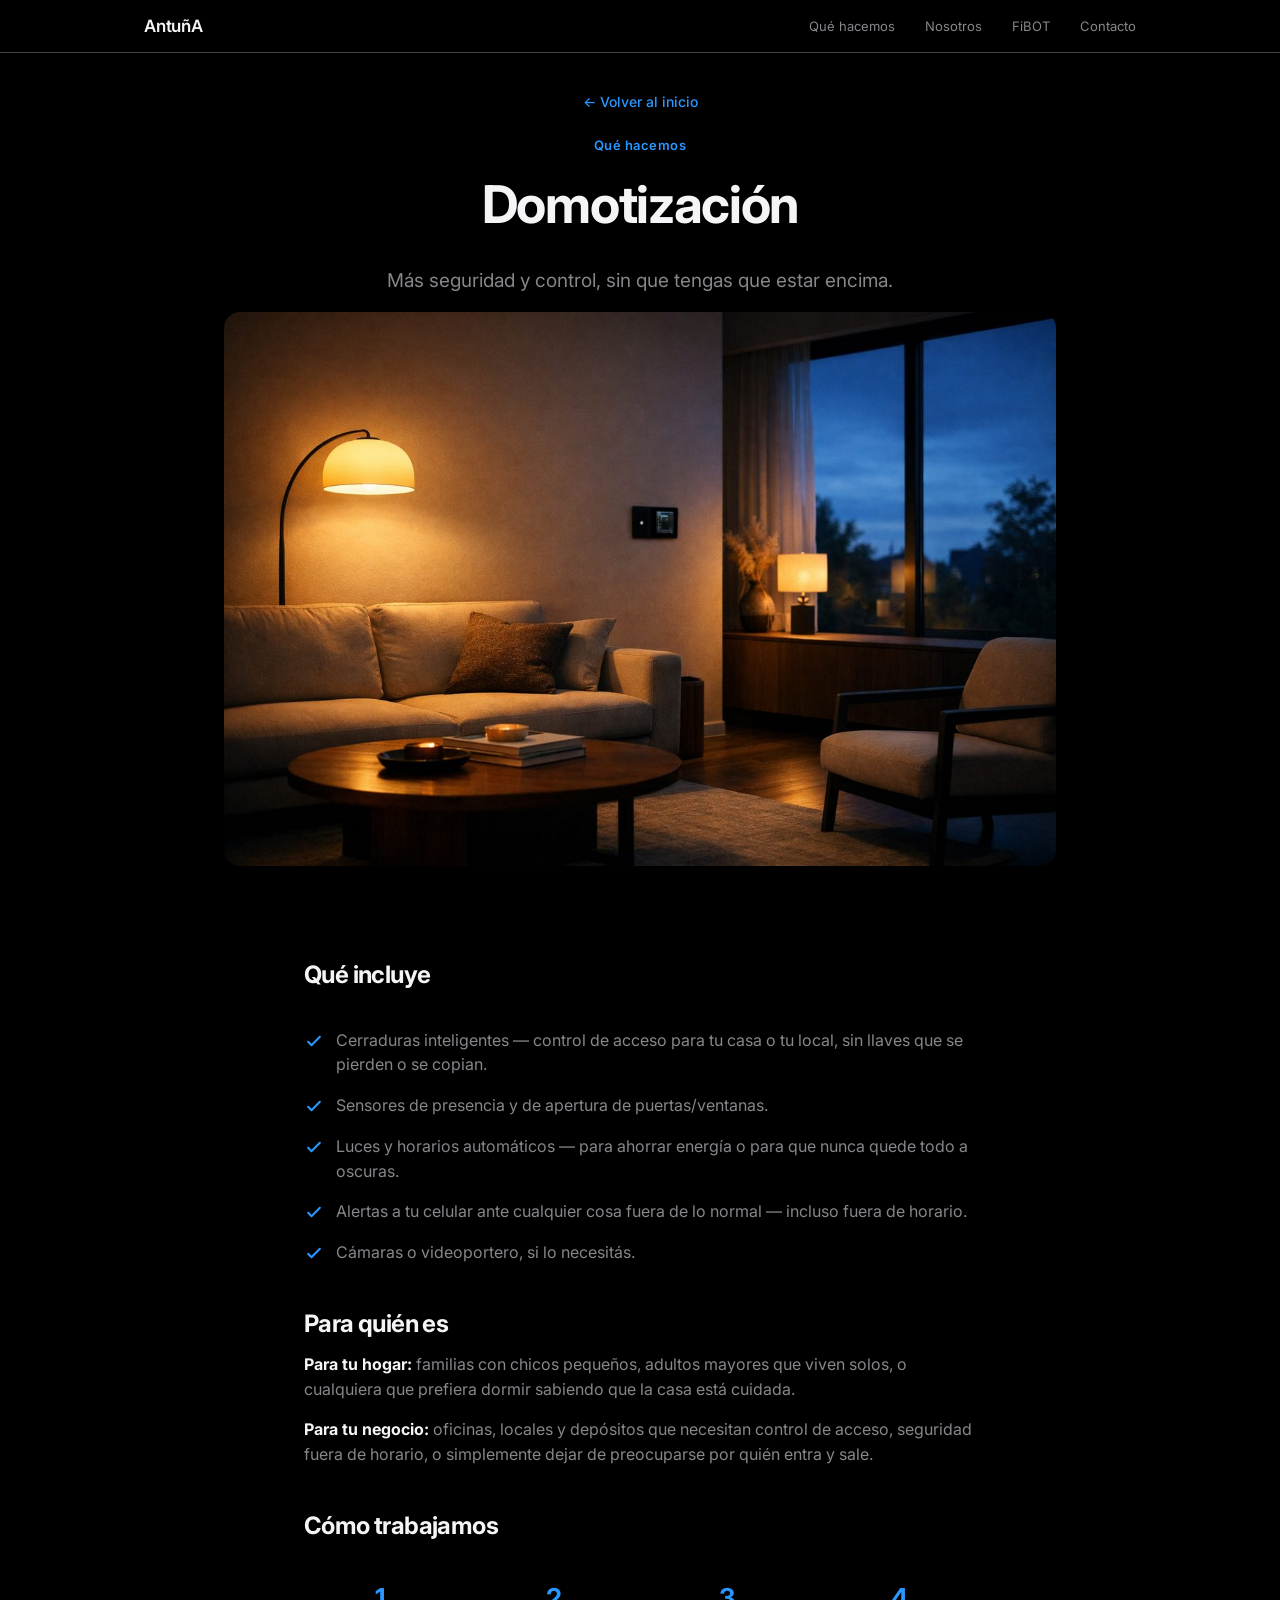
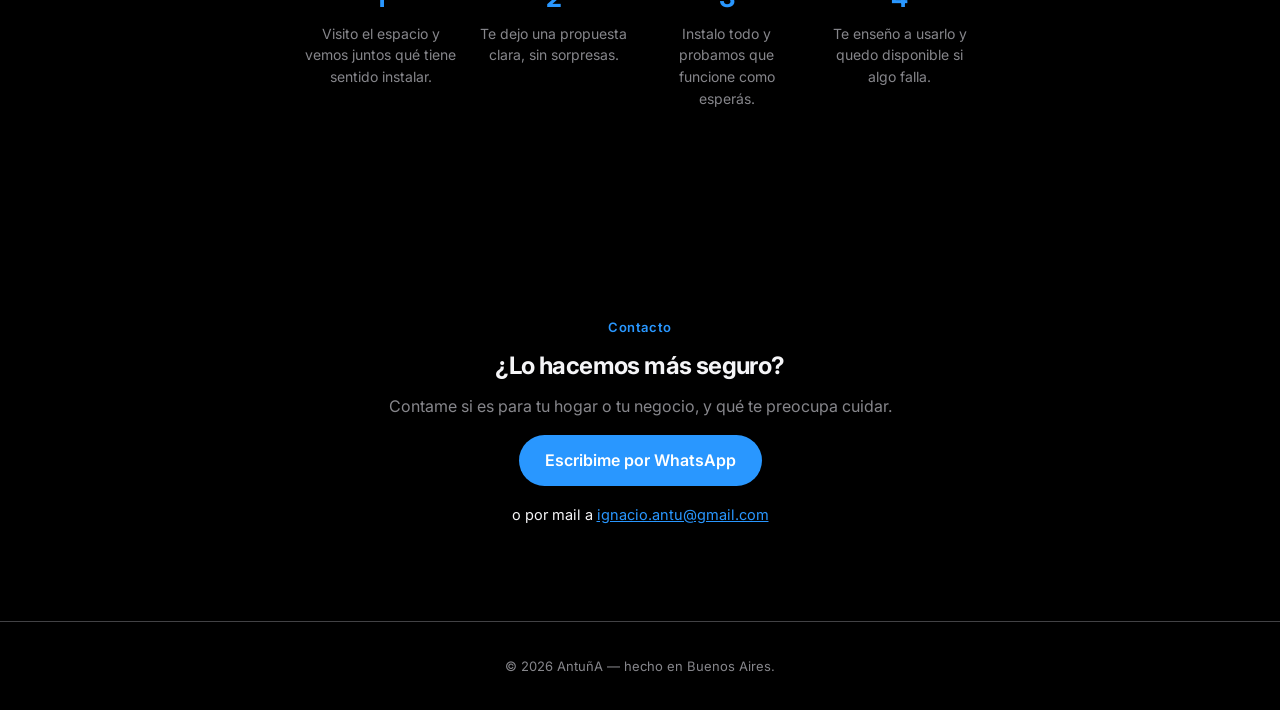
==== commit 57012936: "Agregar fotos generadas (cafe, tienda, estudio, domotizacion)" ====
--- a/domotizacion/index.html
+++ b/domotizacion/index.html
@@ -31,6 +31,10 @@
     <h1>Domotización</h1>
     <p class="muted" style="font-size:19px; max-width:580px;margin:0 auto;">Más seguridad y control, sin que tengas que estar encima.</p>
   </section>
+
+  <div class="wrap" style="max-width:880px;">
+    <img src="../assets/img/photos/domotizacion-hero.jpg" alt="Hogar domotizado" style="width:100%; border-radius:16px; margin-bottom:10px;">
+  </div>
 
   <section>
     <div class="wrap" style="max-width:720px;">
--- a/assets/css/antuna.css
+++ b/assets/css/antuna.css
@@ -87,7 +87,7 @@
 /* ---------- fibot ---------- */
 .fibot{display:flex; align-items:center; gap:48px;}
 @media (max-width:760px){ .fibot{flex-direction:column; text-align:center;} }
-.fibot-art{flex:none; width:180px; height:180px;}
+.fibot-art{flex:none; width:180px;}
 .fibot-copy{flex:1;}
 .fibot-copy h1{font-size:clamp(28px,4.5vw,38px);}
 .fibot-list{list-style:none; padding:0; margin:18px 0 28px; display:grid; gap:10px;}
